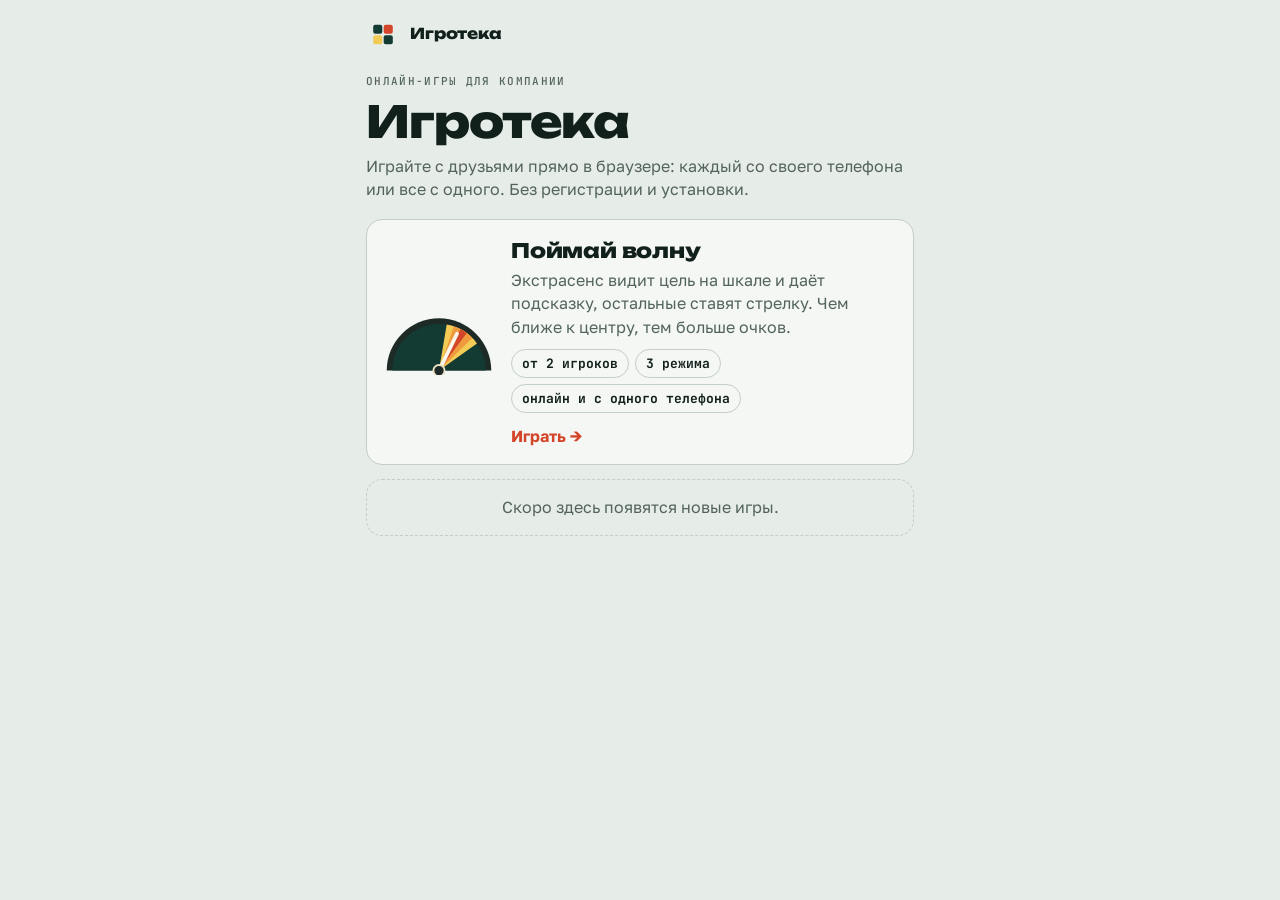
==== index.html @ b0b84c38 "Add files via upload" ====
<!doctype html>
<html lang="ru">
<head>
<meta charset="utf-8">
<meta name="viewport" content="width=device-width, initial-scale=1, viewport-fit=cover">
<title>Игротека</title>
<meta name="description" content="Онлайн-игры для компании: играйте с друзьями прямо в браузере, без регистрации.">
<link rel="preconnect" href="https://fonts.googleapis.com">
<link rel="preconnect" href="https://fonts.gstatic.com" crossorigin>
<link rel="stylesheet" href="https://fonts.googleapis.com/css2?family=Golos+Text:wght@400;500;600;700&family=JetBrains+Mono:wght@500;700&family=Unbounded:wght@600;800&display=swap">
<link rel="stylesheet" href="assets/site.css">
<style>
/* Главная Игротеки: шапка, вступление, список игр карточками. */
.hub-mark{width:30px;height:30px;flex:none}
.hub-mark .a{fill:var(--accent)} .hub-mark .b{fill:var(--face)} .hub-mark .c{fill:var(--b2)}
.games{display:grid;gap:14px}
.game-card{display:grid;grid-template-columns:112px minmax(0,1fr);gap:16px;align-items:center;padding:16px;border-radius:16px;background:var(--surface);border:1px solid var(--line);color:inherit;text-decoration:none;transition:transform .12s ease, box-shadow .12s ease}
.game-card:hover{transform:translateY(-2px);box-shadow:0 6px 18px var(--shadow)}
.game-card .art{width:100%;height:auto;display:block}
.game-card h2{font-size:20px;font-weight:800;letter-spacing:-.01em;margin-bottom:4px}
.game-card p{margin:0;color:var(--muted)}
.game-card .meta{margin-top:10px;display:flex;flex-wrap:wrap;gap:6px}
.game-card .go{margin-top:12px;color:var(--accent);font-weight:700}
.soon{border:1.5px dashed var(--line);border-radius:16px;padding:16px;color:var(--muted);text-align:center;margin:0}
.a-rim{fill:var(--rim)} .a-face{fill:var(--face)} .a-b2{fill:var(--b2)} .a-b3{fill:var(--b3)} .a-b4{fill:var(--b4)}
.a-needle{stroke:var(--needle);stroke-width:4;stroke-linecap:round}
.a-hub{fill:var(--rim);stroke:var(--tick);stroke-width:2}
@media (max-width:420px){ .game-card{grid-template-columns:1fr} .game-card .art{max-width:180px} }
@media (prefers-reduced-motion: reduce){ .game-card{transition:none} .game-card:hover{transform:none} }
</style>
</head>
<body>
<div class="app">
  <header class="top">
    <a class="brand" href="./" aria-label="Игротека — главная" style="text-decoration:none">
      <svg class="hub-mark" viewBox="0 0 30 30" aria-hidden="true"><rect class="b" x="1" y="1" width="13" height="13" rx="3"/><rect class="a" x="16" y="1" width="13" height="13" rx="3"/><rect class="c" x="1" y="16" width="13" height="13" rx="3"/><rect class="b" x="16" y="16" width="13" height="13" rx="3"/></svg>
      <span class="wordmark">Игротека</span>
    </a>
  </header>

  <main class="view">
    <div class="hero">
      <div class="eyebrow">Онлайн-игры для компании</div>
      <h1>Игротека</h1>
      <p class="lead">Играйте с друзьями прямо в браузере: каждый со своего телефона или все с одного. Без регистрации и установки.</p>
    </div>

    <section class="games" aria-label="Игры">
      <a class="game-card" href="volna/">
        <svg class="art" viewBox="0 0 120 70" aria-hidden="true">
          <path class="a-rim" d="M4 66 A56 56 0 0 1 116 66 Z"/>
          <path class="a-face" d="M10 66 A50 50 0 0 1 110 66 Z"/>
          <path class="a-b2" d="M60 66 L68.25 16.7 A50 50 0 0 1 100.7 37 Z"/>
          <path class="a-b3" d="M60 66 L75.86 18.58 A50 50 0 0 1 95.66 30.95 Z"/>
          <path class="a-b4" d="M60 66 L83.09 21.65 A50 50 0 0 1 89.74 25.8 Z"/>
          <line class="a-needle" x1="60" y1="66" x2="79.3" y2="26.5"/>
          <circle class="a-hub" cx="60" cy="66" r="6"/>
        </svg>
        <div>
          <h2>Поймай волну</h2>
          <p>Экстрасенс видит цель на шкале и даёт подсказку, остальные ставят стрелку. Чем ближе к центру, тем больше очков.</p>
          <div class="meta"><span class="chip">от 2 игроков</span><span class="chip">3 режима</span><span class="chip">онлайн и с одного телефона</span></div>
          <div class="go">Играть →</div>
        </div>
      </a>
      <p class="soon">Скоро здесь появятся новые игры.</p>
    </section>
  </main>
</div>
</body>
</html>
---- assets/site.css ----
/* Игротека — общие стили сайта: цвета (светлая и тёмная тема), шрифты, шапка, кнопки, поля, панели, фишки, тосты.
   Каждая игра подключает этот файл и добавляет свой CSS. Цвета — только через токены. */
:root{
  color-scheme:light;
  --bg:#E6ECE8; --surface:#F4F7F4; --surface-2:#D8E2DC; --ink:#12201B; --muted:#53645D; --line:#C2CEC8; --key-edge:#B3C1BA;
  --accent:#D4462A; --accent-edge:#9E3018; --accent-ink:#FFF6F1; --focus:#1F6FD1;
  --face:#133A33; --face-2:#1A463E; --rim:#1E2A26; --tick:#EDE4C8; --shutter:#245A50; --shutter-2:#1C4C43;
  --b2:#F3CB55; --b3:#EF9A3D; --b4:#D4462A; --num:#2A140A; --needle:#FBF6EA; --needle-edge:#091714;
  --spec-l:#CFE2E9; --spec-l-ink:#123844; --spec-r:#F7DCCB; --spec-r-ink:#5A2412;
  --team0:#2B67C6; --team1:#A93A88; --good:#2F8F5B; --shadow:rgba(9,23,20,.14);
  --font-display:"Unbounded","Golos Text",system-ui,sans-serif;
  --font-body:"Golos Text",system-ui,-apple-system,"Segoe UI",Roboto,sans-serif;
  --font-mono:"JetBrains Mono",ui-monospace,"SFMono-Regular",Menlo,Consolas,monospace;
}
@media (prefers-color-scheme: dark){ :root:not([data-theme="light"]){
  --bg:#0B1412; --surface:#121F1C; --surface-2:#1B2C28; --ink:#E2EBE7; --muted:#8DA098; --line:#25362F; --key-edge:#050B0A;
  --accent:#EC6143; --accent-edge:#A93C22; --accent-ink:#1B0904; --focus:#6FA8FF;
  --face:#103530; --face-2:#164239; --rim:#26342F; --tick:#E6DDC0; --shutter:#215247; --shutter-2:#1A463C;
  --b2:#EFC54E; --b3:#EB9338; --b4:#E0553A; --num:#26120A; --needle:#FBF6EA; --needle-edge:#020807;
  --spec-l:#16323C; --spec-l-ink:#BFE0EC; --spec-r:#3E2419; --spec-r-ink:#F5CDB8;
  --team0:#6FA3F5; --team1:#E27CC6; --good:#4CC085; --shadow:rgba(0,0,0,.4);
  color-scheme:dark;
}}
:root[data-theme="dark"]{
  --bg:#0B1412; --surface:#121F1C; --surface-2:#1B2C28; --ink:#E2EBE7; --muted:#8DA098; --line:#25362F; --key-edge:#050B0A;
  --accent:#EC6143; --accent-edge:#A93C22; --accent-ink:#1B0904; --focus:#6FA8FF;
  --face:#103530; --face-2:#164239; --rim:#26342F; --tick:#E6DDC0; --shutter:#215247; --shutter-2:#1A463C;
  --b2:#EFC54E; --b3:#EB9338; --b4:#E0553A; --num:#26120A; --needle:#FBF6EA; --needle-edge:#020807;
  --spec-l:#16323C; --spec-l-ink:#BFE0EC; --spec-r:#3E2419; --spec-r-ink:#F5CDB8;
  --team0:#6FA3F5; --team1:#E27CC6; --good:#4CC085; --shadow:rgba(0,0,0,.4);
  color-scheme:dark;
}

*{box-sizing:border-box}
[hidden]{display:none!important}
html{-webkit-text-size-adjust:100%}
:root{padding-top:env(safe-area-inset-top, 0px);padding-bottom:env(safe-area-inset-bottom, 0px)}
body{margin:0}
img{max-width:100%}
#vHome.invited .hero{order:-2} #vHome.invited .panel-online{order:-1}
body{background:var(--bg);color:var(--ink);font-family:var(--font-body);font-size:16px;line-height:1.45;-webkit-font-smoothing:antialiased}
.app{max-width:580px;margin:0 auto;padding-left:max(16px, env(safe-area-inset-left, 0px));padding-right:max(16px, env(safe-area-inset-right, 0px));padding-block:12px 48px;display:flex;flex-direction:column;gap:18px}
main{display:flex;flex-direction:column}
.view{display:flex;flex-direction:column;gap:18px;min-width:0}

/* Шапка */
.top{display:flex;align-items:center;justify-content:space-between;gap:12px;min-height:44px}
.brand{display:flex;align-items:center;gap:10px;background:none;border:0;color:inherit;padding:4px 0;cursor:pointer;font:inherit;border-radius:8px}
.brand svg{width:34px;height:21px;flex:none}
.logo-face{fill:var(--face)}
.logo-needle{stroke:var(--accent);stroke-width:2.6;stroke-linecap:round;fill:none}
.logo-hub{fill:var(--accent)}
.wordmark{font-family:var(--font-display);font-weight:800;font-size:15px;letter-spacing:-.01em;white-space:nowrap}
.top-right{display:flex;align-items:center;gap:6px;min-width:0}

/* Типографика */
h1,h2,h3{font-family:var(--font-display);margin:0;text-wrap:balance}
h1{font-size:clamp(30px, 9vw, 44px);line-height:1.02;font-weight:800;letter-spacing:-.025em}
h1.h-sm{font-size:clamp(24px, 7vw, 32px)}
h2{font-size:15px;font-weight:600;letter-spacing:.005em}
.lead{color:var(--muted);margin:0;max-width:60ch}
.eyebrow{font-family:var(--font-mono);font-size:11px;font-weight:500;letter-spacing:.12em;text-transform:uppercase;color:var(--muted)}
.msg{color:var(--muted);margin:0}
.msg b,.msg strong{color:var(--ink);font-weight:600}
.small{font-size:13px}
.mono{font-family:var(--font-mono)}
.hero{display:flex;flex-direction:column;gap:10px}
.stack{display:flex;flex-direction:column;gap:12px}

/* Поверхности */
.panel{background:var(--surface);border:1px solid var(--line);border-radius:16px;padding:16px;display:flex;flex-direction:column;gap:12px;min-width:0}

/* Кнопки-клавиши */
.btn{appearance:none;border:0;border-radius:12px;min-height:48px;padding:0 18px;font:600 16px/1.1 var(--font-body);cursor:pointer;display:inline-flex;align-items:center;justify-content:center;gap:8px;background:var(--surface-2);color:var(--ink);box-shadow:0 3px 0 var(--key-edge);transition:transform .06s ease, box-shadow .06s ease;text-align:center}
.btn:active:not([disabled]){transform:translateY(2px);box-shadow:0 1px 0 var(--key-edge)}
.btn-primary{background:var(--accent);color:var(--accent-ink);box-shadow:0 3px 0 var(--accent-edge)}
.btn-primary:active:not([disabled]){box-shadow:0 1px 0 var(--accent-edge)}
.btn[disabled]{opacity:.45;cursor:not-allowed}
.btn-block{width:100%}
.btn-quiet{appearance:none;background:none;border:0;color:var(--muted);min-height:40px;padding:0 8px;font:500 14px var(--font-body);cursor:pointer;text-decoration:underline;text-underline-offset:3px;border-radius:8px;align-self:center}
.btn-quiet:hover{color:var(--ink)}
.row{display:flex;gap:10px;flex-wrap:wrap;align-items:stretch}
.row > .btn{flex:1 1 auto}
.row > input{flex:1 1 140px}
.nudge .btn:not(.grow){flex:0 0 56px;font-size:22px;padding:0}
.nudge .grow{flex:1 1 auto}
:focus-visible{outline:3px solid var(--focus);outline-offset:2px}

/* Поля и переключатели */
.field{display:flex;flex-direction:column;gap:6px;min-width:0}
.field > label,.label{font-size:13px;color:var(--muted);font-weight:500}
input[type=text]{height:48px;border-radius:12px;border:1px solid var(--line);background:var(--bg);color:var(--ink);padding:0 14px;font:500 16px var(--font-body);width:100%;min-width:0}
input[type=text]::placeholder{color:var(--muted);opacity:.75}
input.code-input{font-family:var(--font-mono);font-weight:700;letter-spacing:.2em;text-transform:uppercase}
.seg{display:flex;background:var(--surface-2);border-radius:12px;padding:4px;gap:4px}
.seg button{flex:1;min-height:40px;border:0;border-radius:9px;background:none;color:var(--muted);font:600 14px var(--font-body);cursor:pointer;padding:0 8px}
.seg button[aria-pressed="true"]{background:var(--surface);color:var(--ink);box-shadow:0 1px 3px var(--shadow)}


/* Счёт и игроки */
.chip{display:inline-flex;align-items:center;gap:6px;padding:5px 10px;border-radius:999px;background:var(--surface);border:1px solid var(--line);font:700 13px var(--font-mono);white-space:nowrap}
.chip b{font-variant-numeric:tabular-nums}
.chip.is-active{border-color:var(--team-c);box-shadow:inset 0 0 0 1px var(--team-c)}
.t0{--team-c:var(--team0)} .t1{--team-c:var(--team1)}
.tdot{width:9px;height:9px;border-radius:50%;background:var(--team-c);flex:none}

.toast{position:fixed;left:50%;transform:translateX(-50%);bottom:calc(16px + env(safe-area-inset-bottom, 0px));width:max-content;max-width:calc(100% - 32px);background:var(--ink);color:var(--bg);padding:12px 16px;border-radius:12px;font-weight:500;font-size:15px;box-shadow:0 8px 28px var(--shadow);z-index:20}

.dots::after{content:"…";display:inline-block;margin-left:1px;animation:blink 1.2s ease-in-out infinite}
@keyframes blink{50%{opacity:.2}}
@media (prefers-reduced-motion: reduce){ .dots::after{animation:none} .btn{transition:none} }
@media (max-width:380px){ .wordmark{display:none} }

/* Документ вне Claude */
html{-webkit-text-size-adjust:100%}
:root{padding-top:env(safe-area-inset-top, 0px);padding-bottom:env(safe-area-inset-bottom, 0px)}
body{margin:0}
img{max-width:100%}

/* Счётчик раундов */
.setting{display:flex;justify-content:space-between;align-items:center;gap:12px;flex-wrap:wrap}
.stepper{display:inline-flex;align-items:center;gap:4px;background:var(--surface-2);border-radius:12px;padding:4px}
.stepper button{width:44px;height:40px;border:0;border-radius:9px;background:var(--surface);color:var(--ink);font:600 20px/1 var(--font-body);cursor:pointer;box-shadow:0 1px 3px var(--shadow)}
.stepper button[disabled]{opacity:.4;cursor:not-allowed}
.stepper output{min-width:48px;text-align:center;font:700 20px var(--font-mono);font-variant-numeric:tabular-nums}
.mode-name{font-family:var(--font-display);font-weight:600;font-size:17px;margin:0}
.back-link{align-self:flex-start;color:var(--muted);font:500 14px var(--font-body);text-decoration:none;border-radius:8px;padding:4px 0}
.back-link:hover{color:var(--ink);text-decoration:underline;text-underline-offset:3px}
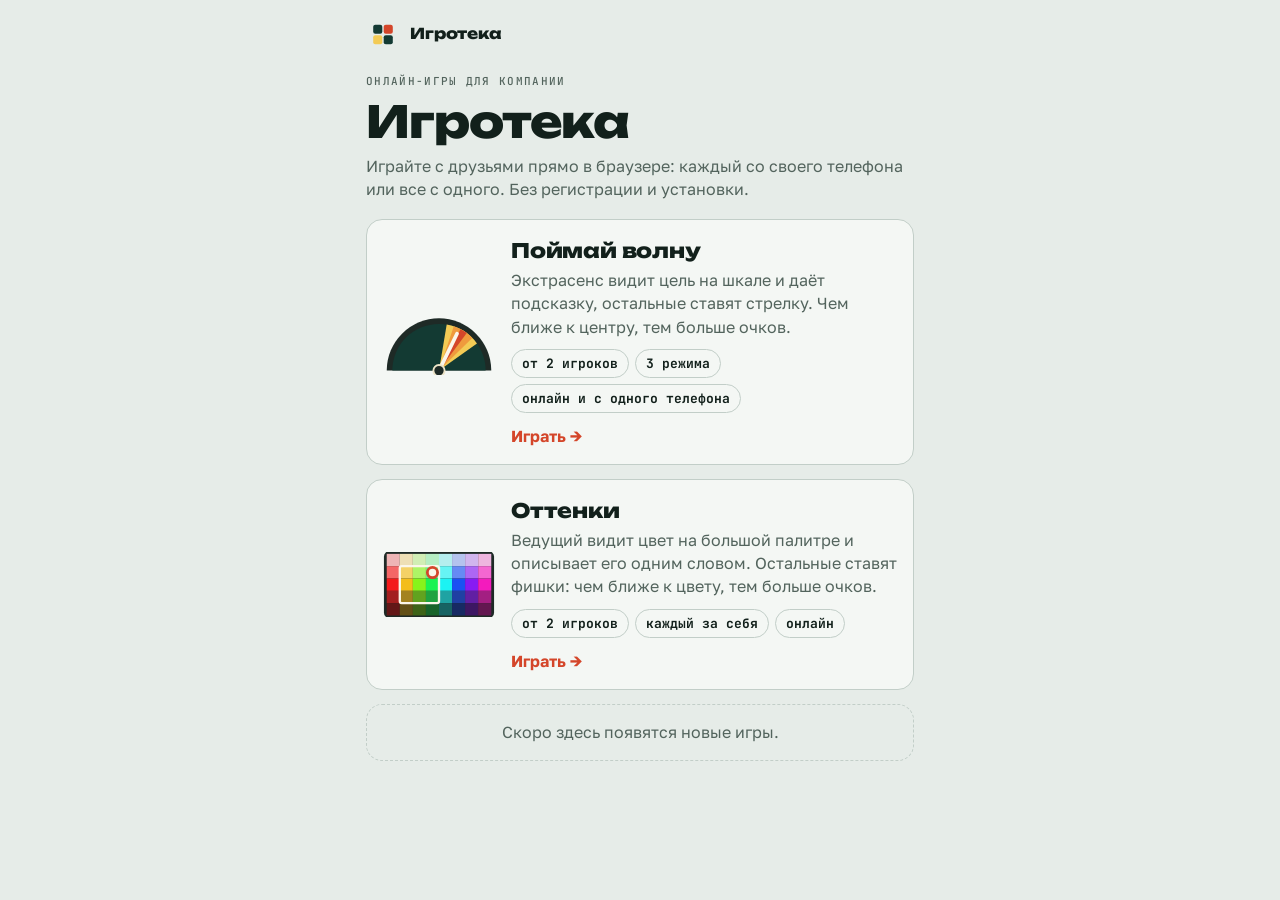
==== commit 068aa99f: "Add «Оттенки» game (Hues and Cues) New online game in /hues/: color palette 24x14, giver picks one o" ====
--- a/index.html
+++ b/index.html
@@ -25,6 +25,8 @@
 .a-rim{fill:var(--rim)} .a-face{fill:var(--face)} .a-b2{fill:var(--b2)} .a-b3{fill:var(--b3)} .a-b4{fill:var(--b4)}
 .a-needle{stroke:var(--needle);stroke-width:4;stroke-linecap:round}
 .a-hub{fill:var(--rim);stroke:var(--tick);stroke-width:2}
+.h-frame{fill:none;stroke:var(--needle);stroke-width:2.5}
+.h-cone{fill:var(--needle);stroke:var(--accent);stroke-width:3}
 @media (max-width:420px){ .game-card{grid-template-columns:1fr} .game-card .art{max-width:180px} }
 @media (prefers-reduced-motion: reduce){ .game-card{transition:none} .game-card:hover{transform:none} }
 </style>
@@ -63,6 +65,20 @@
           <div class="go">Играть →</div>
         </div>
       </a>
+      <a class="game-card" href="hues/">
+        <svg class="art" viewBox="0 0 120 70" aria-hidden="true">
+          <rect class="a-rim" x="1" y="-1" width="118" height="72" rx="6"/>
+          <rect x="4" y="2.0" width="14" height="13.2" fill="hsl(0 62% 82%)"/><rect x="18" y="2.0" width="14" height="13.2" fill="hsl(45 62% 82%)"/><rect x="32" y="2.0" width="14" height="13.2" fill="hsl(90 62% 82%)"/><rect x="46" y="2.0" width="14" height="13.2" fill="hsl(135 62% 82%)"/><rect x="60" y="2.0" width="14" height="13.2" fill="hsl(180 62% 82%)"/><rect x="74" y="2.0" width="14" height="13.2" fill="hsl(225 62% 82%)"/><rect x="88" y="2.0" width="14" height="13.2" fill="hsl(270 62% 82%)"/><rect x="102" y="2.0" width="14" height="13.2" fill="hsl(315 62% 82%)"/><rect x="4" y="15.2" width="14" height="13.2" fill="hsl(0 87% 68%)"/><rect x="18" y="15.2" width="14" height="13.2" fill="hsl(45 87% 68%)"/><rect x="32" y="15.2" width="14" height="13.2" fill="hsl(90 87% 68%)"/><rect x="46" y="15.2" width="14" height="13.2" fill="hsl(135 87% 68%)"/><rect x="60" y="15.2" width="14" height="13.2" fill="hsl(180 87% 68%)"/><rect x="74" y="15.2" width="14" height="13.2" fill="hsl(225 87% 68%)"/><rect x="88" y="15.2" width="14" height="13.2" fill="hsl(270 87% 68%)"/><rect x="102" y="15.2" width="14" height="13.2" fill="hsl(315 87% 68%)"/><rect x="4" y="28.4" width="14" height="13.2" fill="hsl(0 90% 53%)"/><rect x="18" y="28.4" width="14" height="13.2" fill="hsl(45 90% 53%)"/><rect x="32" y="28.4" width="14" height="13.2" fill="hsl(90 90% 53%)"/><rect x="46" y="28.4" width="14" height="13.2" fill="hsl(135 90% 53%)"/><rect x="60" y="28.4" width="14" height="13.2" fill="hsl(180 90% 53%)"/><rect x="74" y="28.4" width="14" height="13.2" fill="hsl(225 90% 53%)"/><rect x="88" y="28.4" width="14" height="13.2" fill="hsl(270 90% 53%)"/><rect x="102" y="28.4" width="14" height="13.2" fill="hsl(315 90% 53%)"/><rect x="4" y="41.6" width="14" height="13.2" fill="hsl(0 68% 38%)"/><rect x="18" y="41.6" width="14" height="13.2" fill="hsl(45 68% 38%)"/><rect x="32" y="41.6" width="14" height="13.2" fill="hsl(90 68% 38%)"/><rect x="46" y="41.6" width="14" height="13.2" fill="hsl(135 68% 38%)"/><rect x="60" y="41.6" width="14" height="13.2" fill="hsl(180 68% 38%)"/><rect x="74" y="41.6" width="14" height="13.2" fill="hsl(225 68% 38%)"/><rect x="88" y="41.6" width="14" height="13.2" fill="hsl(270 68% 38%)"/><rect x="102" y="41.6" width="14" height="13.2" fill="hsl(315 68% 38%)"/><rect x="4" y="54.8" width="14" height="13.2" fill="hsl(0 62% 24%)"/><rect x="18" y="54.8" width="14" height="13.2" fill="hsl(45 62% 24%)"/><rect x="32" y="54.8" width="14" height="13.2" fill="hsl(90 62% 24%)"/><rect x="46" y="54.8" width="14" height="13.2" fill="hsl(135 62% 24%)"/><rect x="60" y="54.8" width="14" height="13.2" fill="hsl(180 62% 24%)"/><rect x="74" y="54.8" width="14" height="13.2" fill="hsl(225 62% 24%)"/><rect x="88" y="54.8" width="14" height="13.2" fill="hsl(270 62% 24%)"/><rect x="102" y="54.8" width="14" height="13.2" fill="hsl(315 62% 24%)"/>
+          <rect class="h-frame" x="18" y="15.2" width="42" height="39.6" rx="2"/>
+          <circle class="h-cone" cx="53" cy="22" r="5.5"/>
+        </svg>
+        <div>
+          <h2>Оттенки</h2>
+          <p>Ведущий видит цвет на большой палитре и описывает его одним словом. Остальные ставят фишки: чем ближе к цвету, тем больше очков.</p>
+          <div class="meta"><span class="chip">от 2 игроков</span><span class="chip">каждый за себя</span><span class="chip">онлайн</span></div>
+          <div class="go">Играть →</div>
+        </div>
+      </a>
       <p class="soon">Скоро здесь появятся новые игры.</p>
     </section>
   </main>
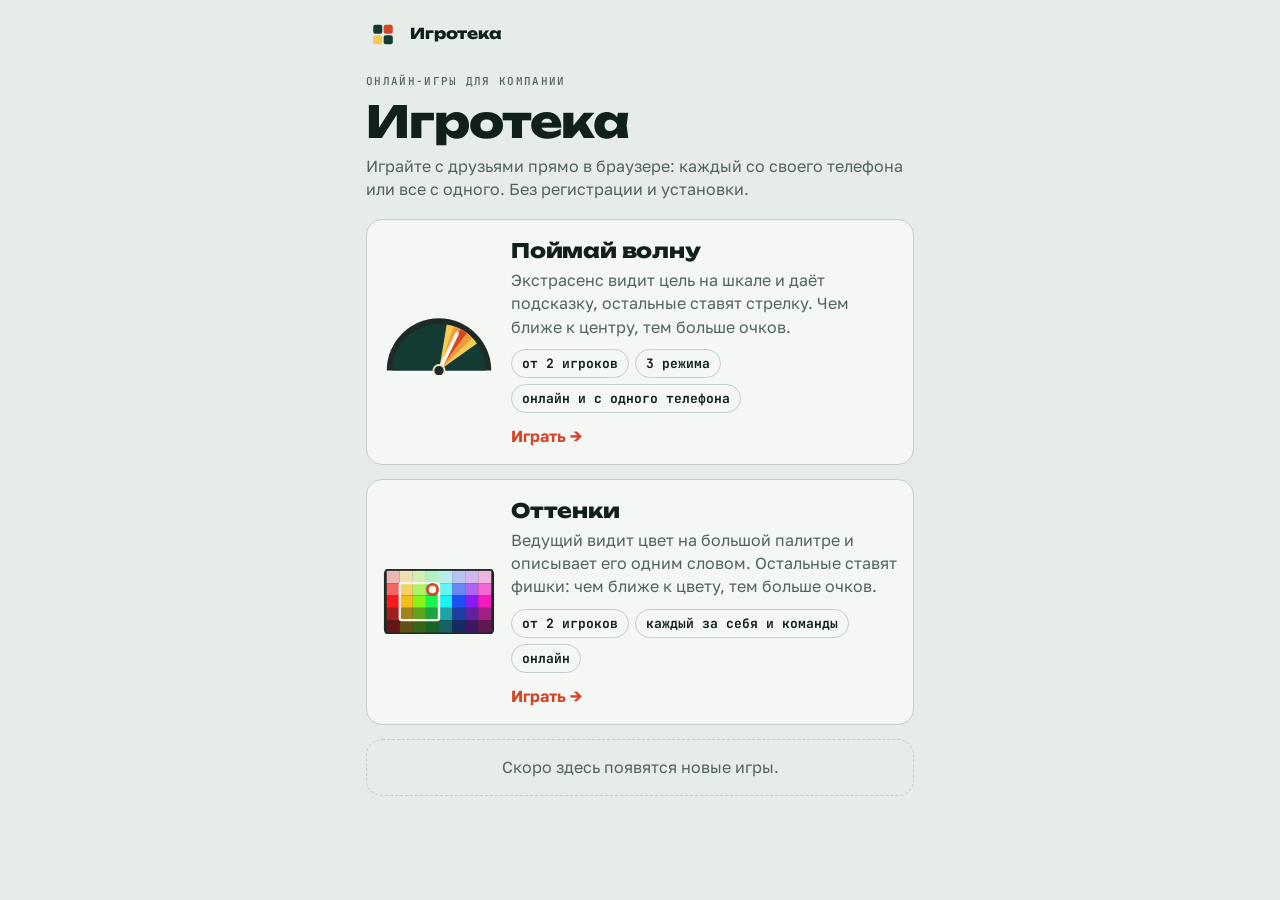
==== commit ab886494: "Оттенки: режим «Команды», выбор палитры, раскладка для компьютера - Команды: общая фишка с согласием" ====
--- a/index.html
+++ b/index.html
@@ -75,7 +75,7 @@
         <div>
           <h2>Оттенки</h2>
           <p>Ведущий видит цвет на большой палитре и описывает его одним словом. Остальные ставят фишки: чем ближе к цвету, тем больше очков.</p>
-          <div class="meta"><span class="chip">от 2 игроков</span><span class="chip">каждый за себя</span><span class="chip">онлайн</span></div>
+          <div class="meta"><span class="chip">от 2 игроков</span><span class="chip">каждый за себя и команды</span><span class="chip">онлайн</span></div>
           <div class="go">Играть →</div>
         </div>
       </a>
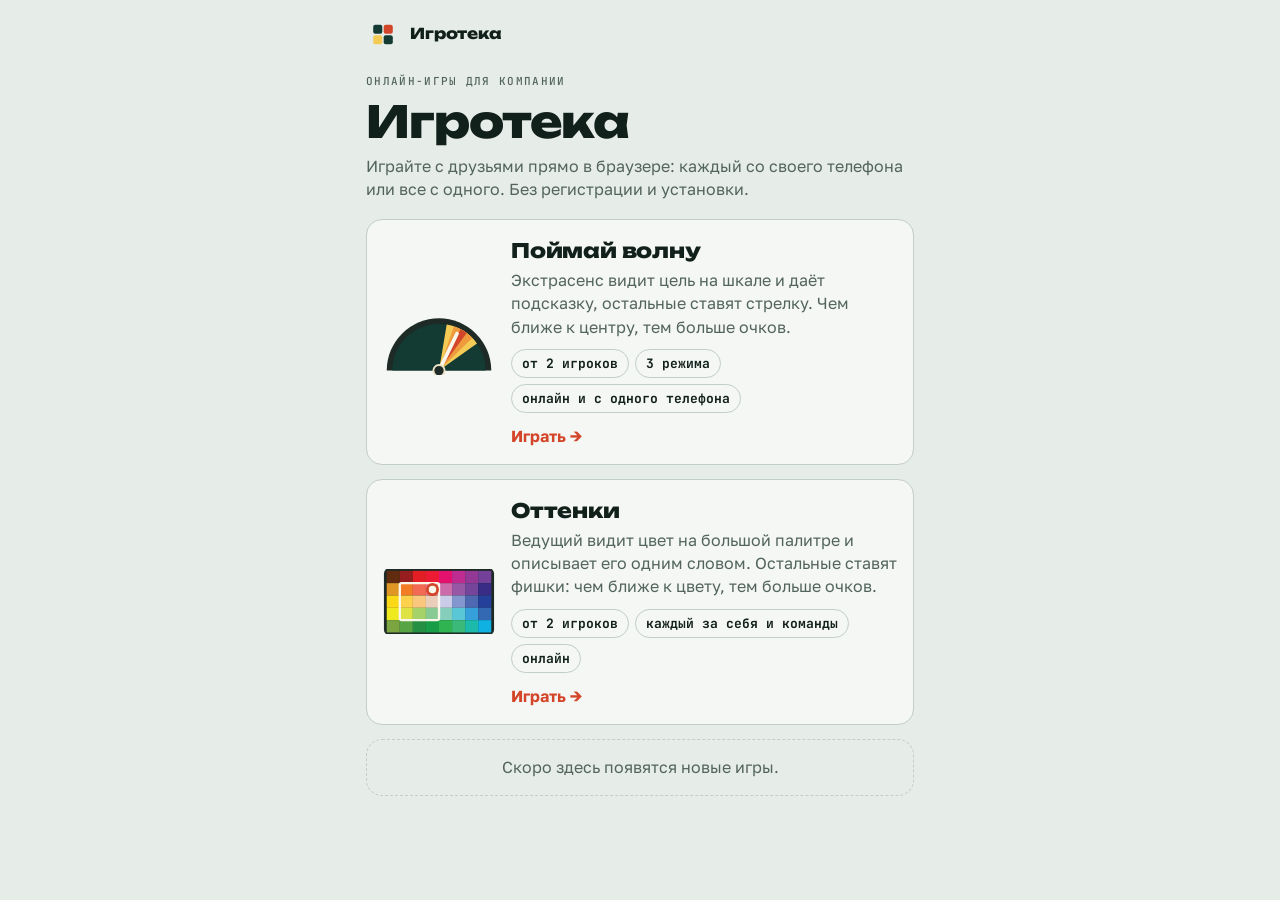
==== commit 0f4e92b4: "Оттенки: палитра как на доске оригинала Тон идёт вдоль краёв доски, к центру цвета бледнеют, так что" ====
--- a/index.html
+++ b/index.html
@@ -68,7 +68,7 @@
       <a class="game-card" href="hues/">
         <svg class="art" viewBox="0 0 120 70" aria-hidden="true">
           <rect class="a-rim" x="1" y="-1" width="118" height="72" rx="6"/>
-          <rect x="4" y="2.0" width="14" height="13.2" fill="hsl(0 62% 82%)"/><rect x="18" y="2.0" width="14" height="13.2" fill="hsl(45 62% 82%)"/><rect x="32" y="2.0" width="14" height="13.2" fill="hsl(90 62% 82%)"/><rect x="46" y="2.0" width="14" height="13.2" fill="hsl(135 62% 82%)"/><rect x="60" y="2.0" width="14" height="13.2" fill="hsl(180 62% 82%)"/><rect x="74" y="2.0" width="14" height="13.2" fill="hsl(225 62% 82%)"/><rect x="88" y="2.0" width="14" height="13.2" fill="hsl(270 62% 82%)"/><rect x="102" y="2.0" width="14" height="13.2" fill="hsl(315 62% 82%)"/><rect x="4" y="15.2" width="14" height="13.2" fill="hsl(0 87% 68%)"/><rect x="18" y="15.2" width="14" height="13.2" fill="hsl(45 87% 68%)"/><rect x="32" y="15.2" width="14" height="13.2" fill="hsl(90 87% 68%)"/><rect x="46" y="15.2" width="14" height="13.2" fill="hsl(135 87% 68%)"/><rect x="60" y="15.2" width="14" height="13.2" fill="hsl(180 87% 68%)"/><rect x="74" y="15.2" width="14" height="13.2" fill="hsl(225 87% 68%)"/><rect x="88" y="15.2" width="14" height="13.2" fill="hsl(270 87% 68%)"/><rect x="102" y="15.2" width="14" height="13.2" fill="hsl(315 87% 68%)"/><rect x="4" y="28.4" width="14" height="13.2" fill="hsl(0 90% 53%)"/><rect x="18" y="28.4" width="14" height="13.2" fill="hsl(45 90% 53%)"/><rect x="32" y="28.4" width="14" height="13.2" fill="hsl(90 90% 53%)"/><rect x="46" y="28.4" width="14" height="13.2" fill="hsl(135 90% 53%)"/><rect x="60" y="28.4" width="14" height="13.2" fill="hsl(180 90% 53%)"/><rect x="74" y="28.4" width="14" height="13.2" fill="hsl(225 90% 53%)"/><rect x="88" y="28.4" width="14" height="13.2" fill="hsl(270 90% 53%)"/><rect x="102" y="28.4" width="14" height="13.2" fill="hsl(315 90% 53%)"/><rect x="4" y="41.6" width="14" height="13.2" fill="hsl(0 68% 38%)"/><rect x="18" y="41.6" width="14" height="13.2" fill="hsl(45 68% 38%)"/><rect x="32" y="41.6" width="14" height="13.2" fill="hsl(90 68% 38%)"/><rect x="46" y="41.6" width="14" height="13.2" fill="hsl(135 68% 38%)"/><rect x="60" y="41.6" width="14" height="13.2" fill="hsl(180 68% 38%)"/><rect x="74" y="41.6" width="14" height="13.2" fill="hsl(225 68% 38%)"/><rect x="88" y="41.6" width="14" height="13.2" fill="hsl(270 68% 38%)"/><rect x="102" y="41.6" width="14" height="13.2" fill="hsl(315 68% 38%)"/><rect x="4" y="54.8" width="14" height="13.2" fill="hsl(0 62% 24%)"/><rect x="18" y="54.8" width="14" height="13.2" fill="hsl(45 62% 24%)"/><rect x="32" y="54.8" width="14" height="13.2" fill="hsl(90 62% 24%)"/><rect x="46" y="54.8" width="14" height="13.2" fill="hsl(135 62% 24%)"/><rect x="60" y="54.8" width="14" height="13.2" fill="hsl(180 62% 24%)"/><rect x="74" y="54.8" width="14" height="13.2" fill="hsl(225 62% 24%)"/><rect x="88" y="54.8" width="14" height="13.2" fill="hsl(270 62% 24%)"/><rect x="102" y="54.8" width="14" height="13.2" fill="hsl(315 62% 24%)"/>
+          <rect x="4" y="2.0" width="14" height="13.2" fill="#612b0f"/><rect x="18" y="2.0" width="14" height="13.2" fill="#961e1e"/><rect x="32" y="2.0" width="14" height="13.2" fill="#e41e25"/><rect x="46" y="2.0" width="14" height="13.2" fill="#ec1b33"/><rect x="60" y="2.0" width="14" height="13.2" fill="#e4126e"/><rect x="74" y="2.0" width="14" height="13.2" fill="#be2c91"/><rect x="88" y="2.0" width="14" height="13.2" fill="#943895"/><rect x="102" y="2.0" width="14" height="13.2" fill="#73419a"/><rect x="4" y="15.2" width="14" height="13.2" fill="#df9625"/><rect x="18" y="15.2" width="14" height="13.2" fill="#f37d24"/><rect x="32" y="15.2" width="14" height="13.2" fill="#f26a53"/><rect x="46" y="15.2" width="14" height="13.2" fill="#f16d88"/><rect x="60" y="15.2" width="14" height="13.2" fill="#cd6aaa"/><rect x="74" y="15.2" width="14" height="13.2" fill="#9757a4"/><rect x="88" y="15.2" width="14" height="13.2" fill="#74459a"/><rect x="102" y="15.2" width="14" height="13.2" fill="#382c86"/><rect x="4" y="28.4" width="14" height="13.2" fill="#fcd917"/><rect x="18" y="28.4" width="14" height="13.2" fill="#fed14c"/><rect x="32" y="28.4" width="14" height="13.2" fill="#f9c87e"/><rect x="46" y="28.4" width="14" height="13.2" fill="#ebcdbb"/><rect x="60" y="28.4" width="14" height="13.2" fill="#c9cbe7"/><rect x="74" y="28.4" width="14" height="13.2" fill="#8397ce"/><rect x="88" y="28.4" width="14" height="13.2" fill="#4f68b2"/><rect x="102" y="28.4" width="14" height="13.2" fill="#25409b"/><rect x="4" y="41.6" width="14" height="13.2" fill="#eeea1e"/><rect x="18" y="41.6" width="14" height="13.2" fill="#dee343"/><rect x="32" y="41.6" width="14" height="13.2" fill="#a6d26a"/><rect x="46" y="41.6" width="14" height="13.2" fill="#87ca93"/><rect x="60" y="41.6" width="14" height="13.2" fill="#86cebc"/><rect x="74" y="41.6" width="14" height="13.2" fill="#5ac7d7"/><rect x="88" y="41.6" width="14" height="13.2" fill="#35a0d9"/><rect x="102" y="41.6" width="14" height="13.2" fill="#3368b2"/><rect x="4" y="54.8" width="14" height="13.2" fill="#7ba541"/><rect x="18" y="54.8" width="14" height="13.2" fill="#57a445"/><rect x="32" y="54.8" width="14" height="13.2" fill="#258f44"/><rect x="46" y="54.8" width="14" height="13.2" fill="#179d48"/><rect x="60" y="54.8" width="14" height="13.2" fill="#30b451"/><rect x="74" y="54.8" width="14" height="13.2" fill="#3bb978"/><rect x="88" y="54.8" width="14" height="13.2" fill="#1cbaaa"/><rect x="102" y="54.8" width="14" height="13.2" fill="#0fb1e2"/>
           <rect class="h-frame" x="18" y="15.2" width="42" height="39.6" rx="2"/>
           <circle class="h-cone" cx="53" cy="22" r="5.5"/>
         </svg>
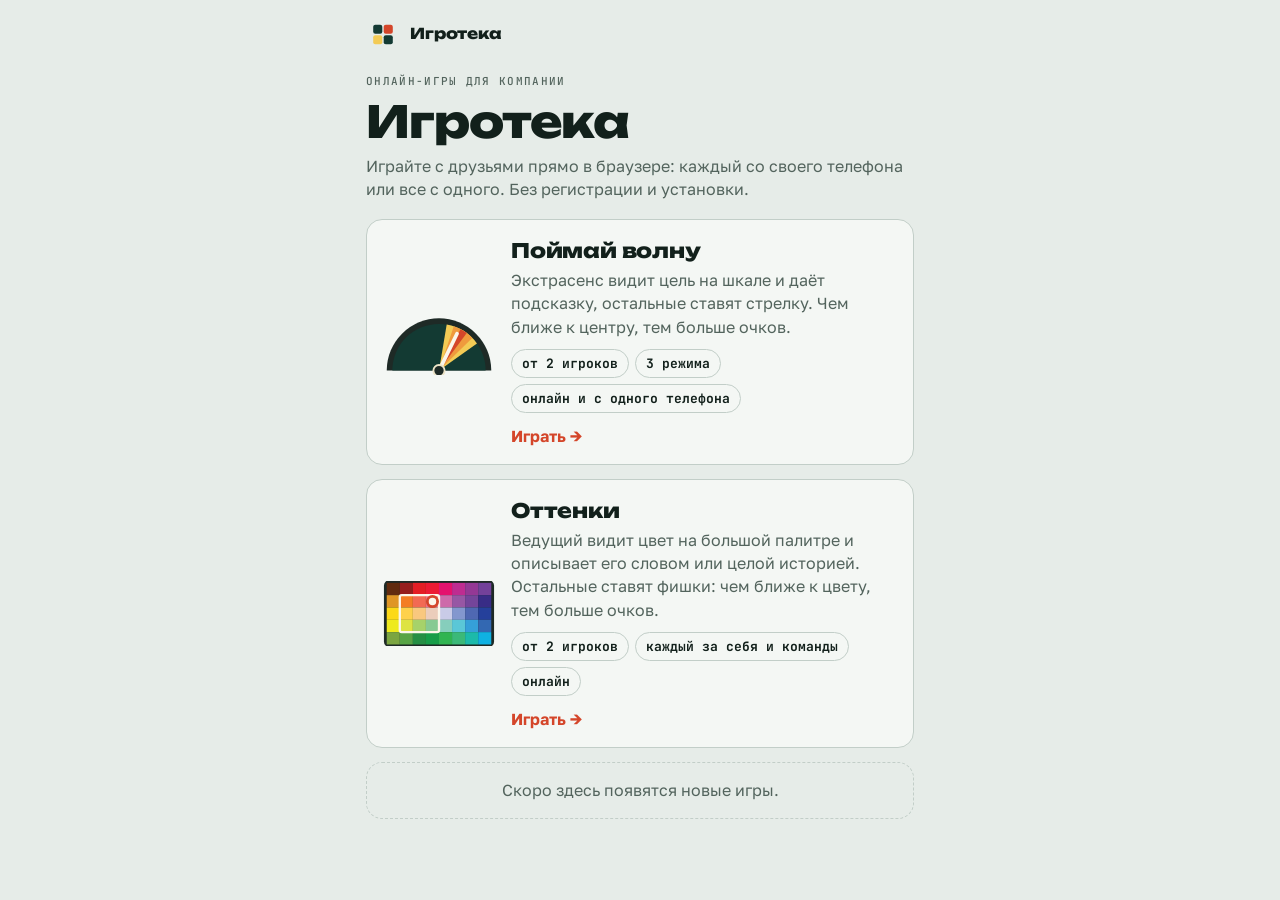
==== commit fa5eb773: "Оттенки: подсказка любой длины Сняли ограничение «одно слово / до двух слов»: обе подсказки можно пи" ====
--- a/index.html
+++ b/index.html
@@ -74,7 +74,7 @@
         </svg>
         <div>
           <h2>Оттенки</h2>
-          <p>Ведущий видит цвет на большой палитре и описывает его одним словом. Остальные ставят фишки: чем ближе к цвету, тем больше очков.</p>
+          <p>Ведущий видит цвет на большой палитре и описывает его словом или целой историей. Остальные ставят фишки: чем ближе к цвету, тем больше очков.</p>
           <div class="meta"><span class="chip">от 2 игроков</span><span class="chip">каждый за себя и команды</span><span class="chip">онлайн</span></div>
           <div class="go">Играть →</div>
         </div>
